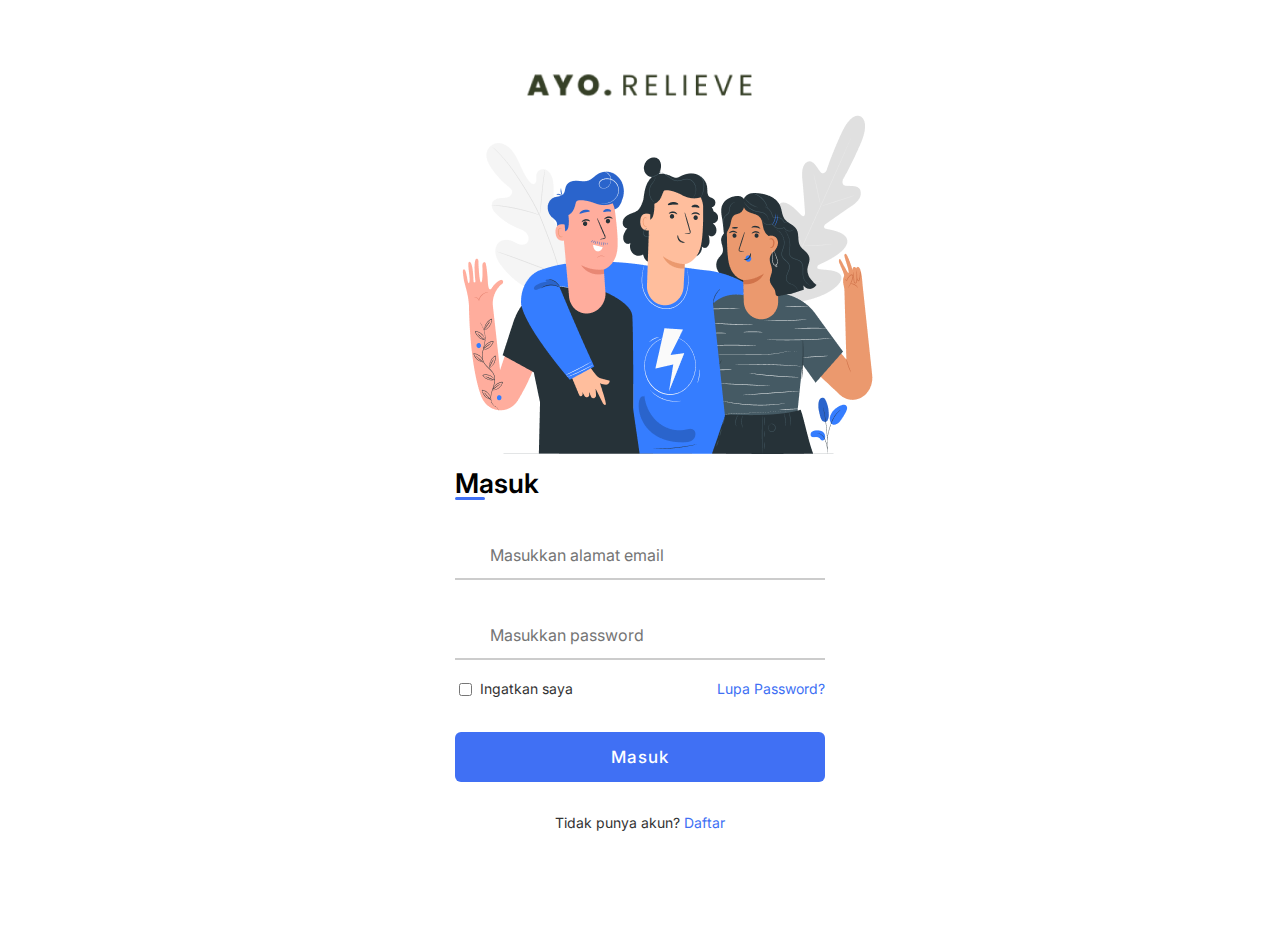
==== index.html @ c4e2602a "Menambahkan login" ====
<!DOCTYPE html>
<html lang="en">
<head>
    <meta charset="UTF-8">
    <meta http-equiv="X-UA-Compatible" content="IE=edge">
    <meta name="viewport" content="width=device-width, initial-scale=1.0">
    <link rel="stylesheet" href="https://unicons.iconscout.com/release/v4.0.0/css/line.css">
    <link rel="stylesheet" href="style.css">
    <title>AYO RELIEVE</title>
</head>
<body>
    
    <div class="container">
        <div class="forms">
            <div class="form login">
                <div class="imgAYO"><img src="AYO_RELIEVE.png" alt="image"></div>
                <div class="imgLogin"><img src="Login.png" alt="image"></div>
                <span class="title">Masuk</span>

                <form action="#">
                    <div class="input-field">
                        <input type="text" placeholder="Masukkan alamat email" required>
                        <i class="uil uil-envelope icon"></i>
                    </div>
                    <div class="input-field">
                        <input type="password" class="password" placeholder="Masukkan password" required>
                        <i class="uil uil-lock icon"></i>
                        <i class="uil uil-eye-slash showHidePw"></i>
                    </div>

                    <div class="checkbox-text">
                        <div class="checkbox-content">
                            <input type="checkbox" id="logCheck">
                            <label for="logCheck" class="text">Ingatkan saya</label>
                        </div>
                        
                        <a href="#" class="text">Lupa Password?</a>
                    </div>

                    <div class="input-field button">
                        <input type="button" value="Masuk">
                    </div>
                </form>

                <div class="login-signup">
                    <span class="text">Tidak punya akun?
                        <a href="#" class="text signup-link">Daftar</a>
                    </span>
                </div>
            </div>


            <div class="form signup">
                <div class="imgAYO"><img src="AYO_RELIEVE.png" alt="image"></div>
                <div class="imgLogin"><img src="Login.png" alt="image"></div>
                <span class="title">Daftar</span>

                <form action="#">
                    <div class="input-field">
                        <input type="text" placeholder="Masukkan nama lengkap" required>
                        <i class="uil uil-user"></i>
                    </div>
                    <div class="input-field">
                        <input type="text" placeholder="Masukkan alamat email" required>
                        <i class="uil uil-envelope icon"></i>
                    </div>
                    <div class="input-field">
                        <input type="password" class="password" placeholder="Masukkan nomor telepon" required>
                        <i class="uil uil-phone"></i>
                    </div>
                    <div class="input-field">
                        <input type="password" class="password" placeholder="Masukkan password" required>
                        <i class="uil uil-lock icon"></i>
                        <i class="uil uil-eye-slash showHidePw"></i>
                    </div>

                    <div class="checkbox-text">
                        <div class="checkbox-content">
                            <input type="checkbox" id="termCon">
                            <label for="termCon" class="text">I accepted all terms and conditions</label>
                        </div>
                    </div>

                    <div class="input-field button">
                        <input type="button" value="Daftarkan">
                    </div>
                </form>

                <div class="login-signup">
                    <span class="text">Sudah punya akun?
                        <a href="#" class="text login-link">Masuk</a>
                    </span>
                </div>
            </div>
        </div>
    </div>

    <script src="script.js"></script>
</body>
</html>
---- style.css ----
@import url('ttps://fonts.googleapis.com/css2?family=Inter:wght@400;600&display=swap');

*{
    margin: 0;
    padding: 0;
    box-sizing: border-box;
    font-family: 'inter', sans-serif;
}

body{
    height: 100vh;
    display: flex;
    align-items: center;
    justify-content: center;
}

.container{
    position: relative;
    max-width: 430px;
    width: 100%;
}

.container .forms{
    display: flex;
    align-items: center;
    height: 440px;
    width: 200%;
    transition: height 0.2s ease;
}


.container .form{
    width: 50%;
    padding: 30px;
    background-color: #fff;
    transition: margin-left 0.18s ease;
}

.container.active .login{
    margin-left: -50%;
    opacity: 0;
    transition: margin-left 0.18s ease, opacity 0.15s ease;
}

.container .signup{
    opacity: 0;
    transition: opacity 0.09s ease;
}
.container.active .signup{
    opacity: 1;
    transition: opacity 0.2s ease;
}

.container.active .forms{
    height: 600px;
}
.container .form .title{
    position: relative;
    font-size: 27px;
    font-weight: 600;
}

.form .title::before{
    content: '';
    position: absolute;
    left: 0;
    bottom: 0;
    height: 3px;
    width: 30px;
    background-color: #4070f4;
    border-radius: 25px;
}

.form .input-field{
    position: relative;
    height: 50px;
    width: 100%;
    margin-top: 30px;
}

.input-field input{
    position: absolute;
    height: 100%;
    width: 100%;
    padding: 0 35px;
    border: none;
    outline: none;
    font-size: 16px;
    border-bottom: 2px solid #ccc;
    border-top: 2px solid transparent;
    transition: all 0.2s ease;
}

.input-field input:is(:focus, :valid){
    border-bottom-color: #4070f4;
}

.input-field i{
    position: absolute;
    top: 50%;
    transform: translateY(-50%);
    color: #999;
    font-size: 23px;
    transition: all 0.2s ease;
}

.input-field input:is(:focus, :valid) ~ i{
    color: #4070f4;
}

.input-field i.icon{
    left: 0;
}
.input-field i.showHidePw{
    right: 0;
    cursor: pointer;
    padding: 10px;
}

.form .checkbox-text{
    display: flex;
    align-items: center;
    justify-content: space-between;
    margin-top: 20px;
}

.checkbox-text .checkbox-content{
    display: flex;
    align-items: center;
}

.checkbox-content input{
    margin: 0 8px -2px 4px;
    accent-color: #4070f4;
}

.form .text{
    color: #333;
    font-size: 14px;
}

.form a.text{
    color: #4070f4;
    text-decoration: none;
}
.form a:hover{
    text-decoration: underline;
}

.form .button{
    margin-top: 35px;
}

.form .button input{
    border: none;
    color: #fff;
    font-size: 17px;
    font-weight: 500;
    letter-spacing: 1px;
    border-radius: 6px;
    background-color: #4070f4;
    cursor: pointer;
    transition: all 0.3s ease;
}

.button input:hover{
    background-color: #265df2;
}

.form .login-signup{
    margin-top: 30px;
    text-align: center;
}

.imgAYO{
    text-align: center;
}

.imgLogin{
    text-align: center;
}
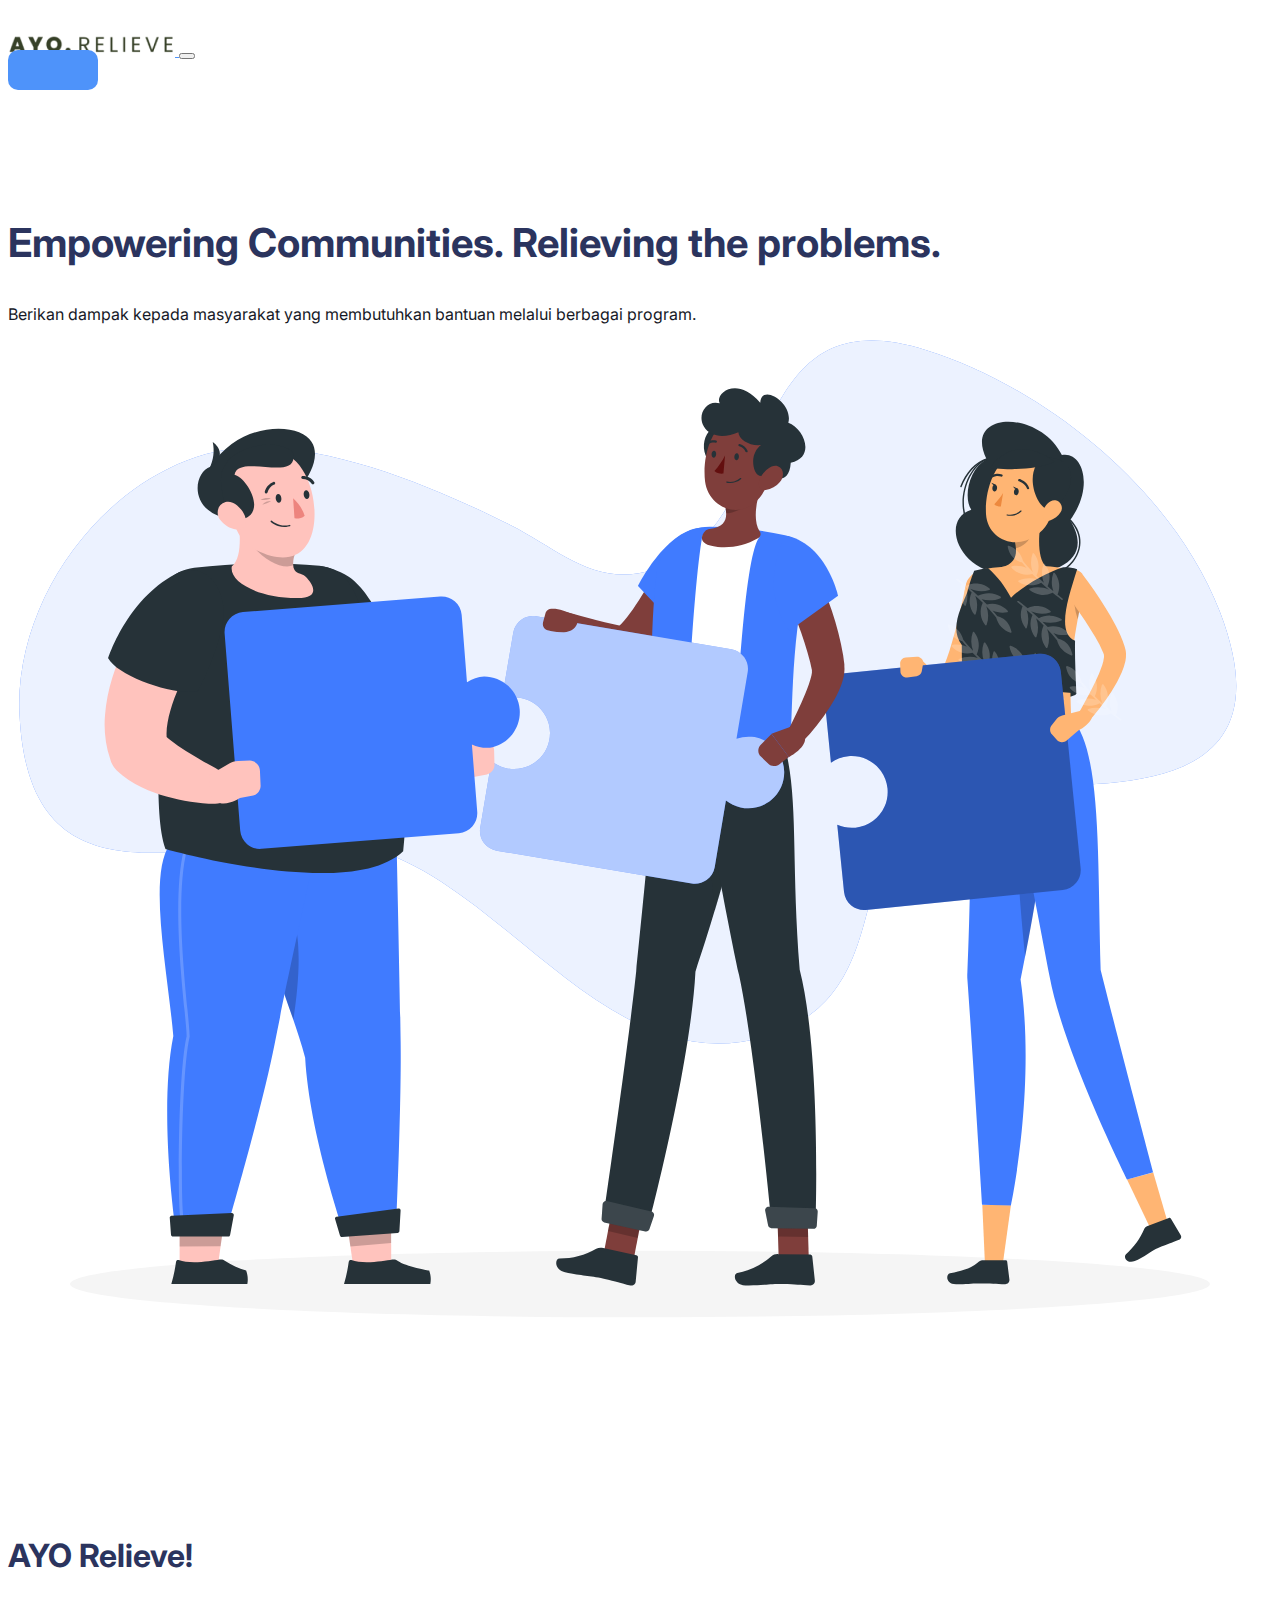
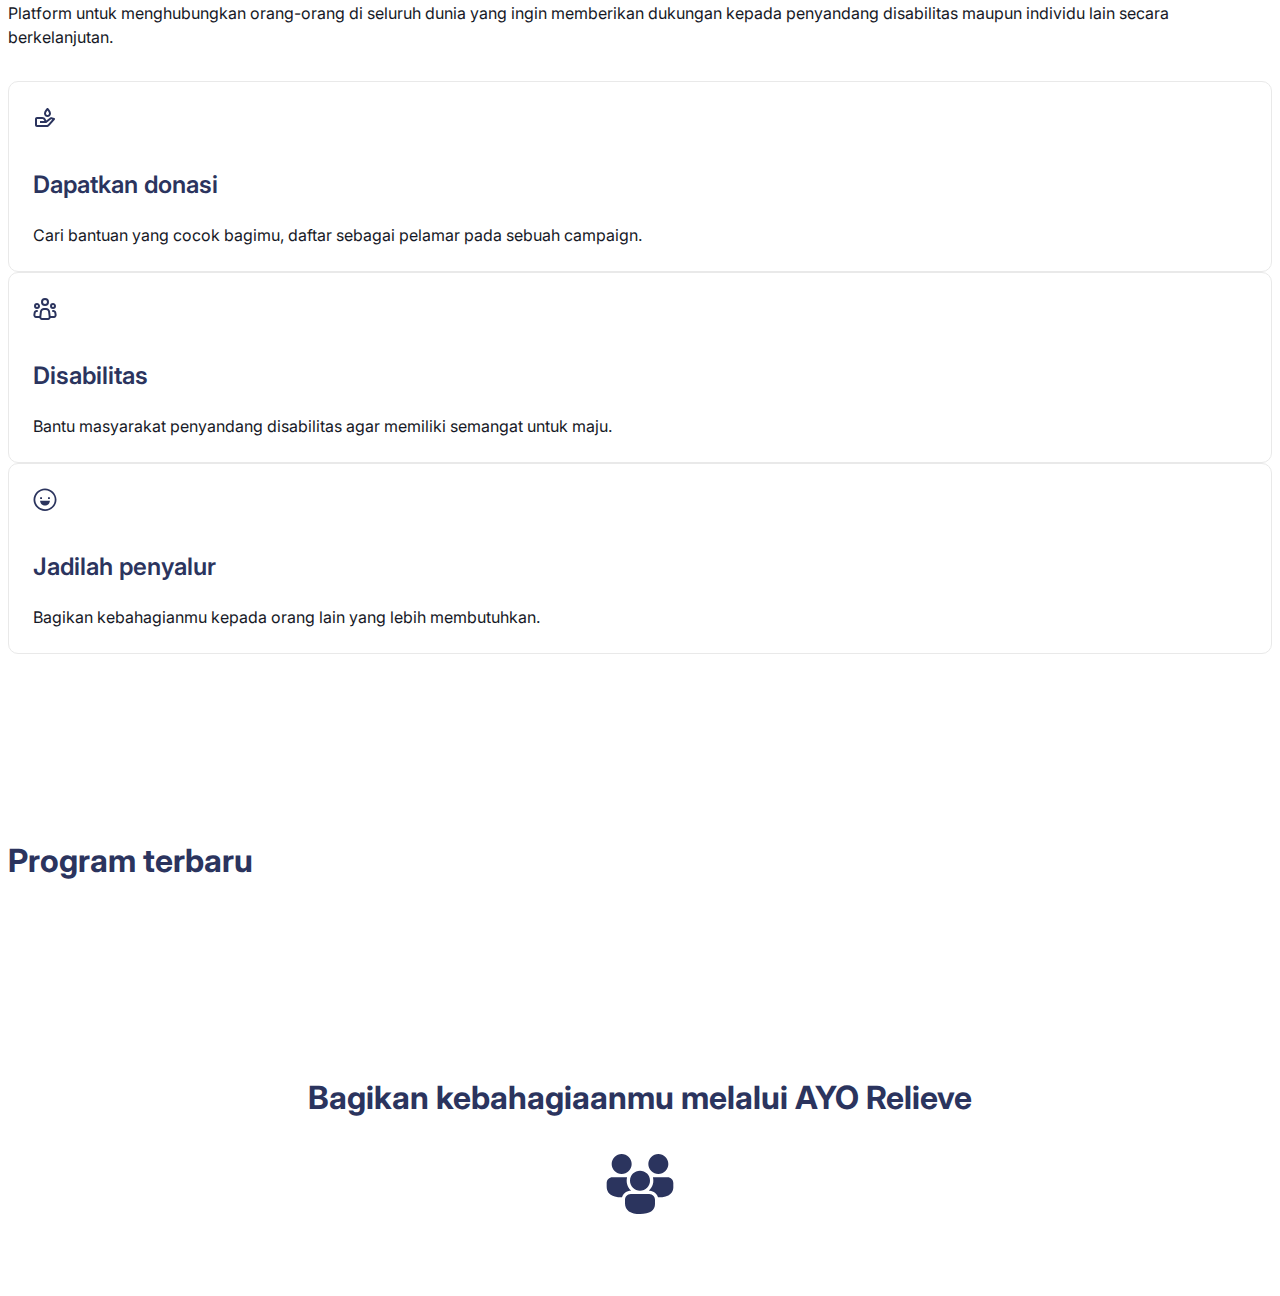
==== commit f3ecf928: "integrate" ====
--- a/index.html
+++ b/index.html
@@ -1,101 +1,107 @@
 <!DOCTYPE html>
 <html lang="en">
+
 <head>
     <meta charset="UTF-8">
     <meta http-equiv="X-UA-Compatible" content="IE=edge">
     <meta name="viewport" content="width=device-width, initial-scale=1.0">
-    <link rel="stylesheet" href="https://unicons.iconscout.com/release/v4.0.0/css/line.css">
-    <link rel="stylesheet" href="style.css">
-    <title>AYO RELIEVE</title>
+    <title>AYO Relieve</title>
+    <link rel="shortcut icon" href="assets/img/favicon.png" type="image/png">
+    <link href="https://cdn.jsdelivr.net/npm/bootstrap@5.0.2/dist/css/bootstrap.min.css" rel="stylesheet"
+        integrity="sha384-EVSTQN3/azprG1Anm3QDgpJLIm9Nao0Yz1ztcQTwFspd3yD65VohhpuuCOmLASjC" crossorigin="anonymous">
+    <link rel="stylesheet" href="assets/css/style.css">
 </head>
+
 <body>
-    
-    <div class="container">
-        <div class="forms">
-            <div class="form login">
-                <div class="imgAYO"><img src="AYO_RELIEVE.png" alt="image"></div>
-                <div class="imgLogin"><img src="Login.png" alt="image"></div>
-                <span class="title">Masuk</span>
+    <nav class="navbar navbar-expand-md navbar-light bg-transparent">
+        <div class="container">
+            <a class="navbar-brand" href="index.html">
+                <img src="assets/img/logo-navbar.png" alt="">
+            </a>
+            <button class="navbar-toggler" type="button" data-bs-toggle="collapse"
+                data-bs-target="#navbarSupportedContent" aria-controls="navbarSupportedContent" aria-expanded="false"
+                aria-label="Toggle navigation">
+                <span class="navbar-toggler-icon"></span>
+            </button>
+            <div class="collapse navbar-collapse" id="navbarSupportedContent">
+                <div class="ms-auto d-flex collapse-padding">
+                    <a href="auth.html" id="btn-login" class="btn btn-primary ms-3">Login</a>
+                    
+                    <div id="user" class="dropdown">
 
-                <form action="#">
-                    <div class="input-field">
-                        <input type="text" placeholder="Masukkan alamat email" required>
-                        <i class="uil uil-envelope icon"></i>
                     </div>
-                    <div class="input-field">
-                        <input type="password" class="password" placeholder="Masukkan password" required>
-                        <i class="uil uil-lock icon"></i>
-                        <i class="uil uil-eye-slash showHidePw"></i>
-                    </div>
-
-                    <div class="checkbox-text">
-                        <div class="checkbox-content">
-                            <input type="checkbox" id="logCheck">
-                            <label for="logCheck" class="text">Ingatkan saya</label>
-                        </div>
-                        
-                        <a href="#" class="text">Lupa Password?</a>
-                    </div>
-
-                    <div class="input-field button">
-                        <input type="button" value="Masuk">
-                    </div>
-                </form>
-
-                <div class="login-signup">
-                    <span class="text">Tidak punya akun?
-                        <a href="#" class="text signup-link">Daftar</a>
-                    </span>
                 </div>
             </div>
+        </div>
+    </nav>
 
-
-            <div class="form signup">
-                <div class="imgAYO"><img src="AYO_RELIEVE.png" alt="image"></div>
-                <div class="imgLogin"><img src="Login.png" alt="image"></div>
-                <span class="title">Daftar</span>
-
-                <form action="#">
-                    <div class="input-field">
-                        <input type="text" placeholder="Masukkan nama lengkap" required>
-                        <i class="uil uil-user"></i>
-                    </div>
-                    <div class="input-field">
-                        <input type="text" placeholder="Masukkan alamat email" required>
-                        <i class="uil uil-envelope icon"></i>
-                    </div>
-                    <div class="input-field">
-                        <input type="password" class="password" placeholder="Masukkan nomor telepon" required>
-                        <i class="uil uil-phone"></i>
-                    </div>
-                    <div class="input-field">
-                        <input type="password" class="password" placeholder="Masukkan password" required>
-                        <i class="uil uil-lock icon"></i>
-                        <i class="uil uil-eye-slash showHidePw"></i>
-                    </div>
-
-                    <div class="checkbox-text">
-                        <div class="checkbox-content">
-                            <input type="checkbox" id="termCon">
-                            <label for="termCon" class="text">I accepted all terms and conditions</label>
-                        </div>
-                    </div>
-
-                    <div class="input-field button">
-                        <input type="button" value="Daftarkan">
-                    </div>
-                </form>
-
-                <div class="login-signup">
-                    <span class="text">Sudah punya akun?
-                        <a href="#" class="text login-link">Masuk</a>
-                    </span>
+    <div id="hero" class="section-padding">
+        <div class="container">
+            <div class="row align-items-center">
+                <div class="col-md-6">
+                    <h1 class="mb-3">Empowering Communities. Relieving the problems.</h1>
+                    <p>Berikan dampak kepada masyarakat yang membutuhkan bantuan melalui berbagai program.</p>
+                </div>
+                <div class="col-md-6">
+                    <img class="illustration" src="assets/img/hero.svg" alt="">
                 </div>
             </div>
         </div>
     </div>
 
-    <script src="script.js"></script>
+    <div id="intro" class="section-padding">
+        <div class="container">
+            <div class="section-title">
+                <h2>AYO Relieve!</h2>
+                <p>Platform untuk menghubungkan orang-orang di seluruh dunia yang ingin memberikan dukungan kepada
+                    penyandang disabilitas maupun individu lain secara berkelanjutan.</p>
+            </div>
+            <div class="row">
+                <div class="col-md-4 mb-4">
+                    <div class="box-intro">
+                        <img src="assets/img/icon-donate.svg" alt="">
+                        <h3>Dapatkan donasi</h3>
+                        <p>Cari bantuan yang cocok bagimu, daftar sebagai pelamar pada sebuah campaign.</p>
+                    </div>
+                </div>
+                <div class="col-md-4 mb-4">
+                    <div class="box-intro">
+                        <img src="assets/img/icon-people.svg" alt="">
+                        <h3>Disabilitas</h3>
+                        <p>Bantu masyarakat penyandang disabilitas agar memiliki semangat untuk maju.</p>
+                    </div>
+                </div>
+                <div class="col-md-4 mb-4">
+                    <div class="box-intro">
+                        <img src="assets/img/icon-smile.svg" alt="">
+                        <h3>Jadilah penyalur</h3>
+                        <p>Bagikan kebahagianmu kepada orang lain yang lebih membutuhkan.</p>
+                    </div>
+                </div>
+            </div>
+        </div>
+    </div>
+
+    <div id="campaign" class="section-padding">
+        <div class="container">
+            <h2 class="section-title">Program terbaru</h2>
+            <div id="list-campaigns" class="row">
+            </div>
+        </div>
+    </div>
+
+    <footer>
+        <div class="container">
+            <h2 class="mb-3">Bagikan kebahagiaanmu melalui AYO Relieve</h2>
+            <img src="assets/img/icon-organization.svg" alt="">
+        </div>
+    </footer>
+
+    <script src="assets/js/main.js"></script>
+    <script src="assets/js/data.js"></script>
+    <script src="https://cdn.jsdelivr.net/npm/bootstrap@5.0.2/dist/js/bootstrap.bundle.min.js"
+        integrity="sha384-MrcW6ZMFYlzcLA8Nl+NtUVF0sA7MsXsP1UyJoMp4YLEuNSfAP+JcXn/tWtIaxVXM"
+        crossorigin="anonymous"></script>
 </body>
-</html>
 
+</html>--- a/assets/css/style.css
+++ b/assets/css/style.css
@@ -0,0 +1,175 @@
+@import url('https://fonts.googleapis.com/css2?family=Inter:wght@400;500;600;700&display=swap');
+
+body {
+    font-family: 'Inter', sans-serif;
+}
+
+/* Typography */
+h1,
+h2,
+h3 {
+    color: #2B345E;
+}
+
+h1 {
+    font-size: 40px;
+    font-weight: 700;
+    line-height: 64px;
+}
+
+h2 {
+    font-size: 32px;
+    font-weight: 700;
+}
+
+h3 {
+    font-size: 24px;
+    font-weight: 600;
+}
+
+p {
+    font-size: 16px;
+    font-weight: 400;
+    line-height: 24px;
+    margin-bottom: 0;
+    color: #161926;
+}
+
+a {
+    color: #4E93FA;
+}
+
+a:hover {
+    color: #3479df;
+}
+
+/* Components */
+/* Navbar */
+.navbar {
+    padding: 24px 0;
+}
+
+/* Button */
+.btn {
+    border-radius: 10px;
+    padding: 10px 24px;
+}
+
+.btn-primary {
+    background-color: #4E93FA;
+    border-color: #4E93FA;
+}
+
+.btn-primary:hover {
+    background-color: #3479df;
+    border-color: #3479df;
+}
+
+.btn-outline-primary {
+    color: #4E93FA;
+    border-color: #4E93FA;
+}
+
+.btn-outline-primary:hover {
+    background-color: #4E93FA;
+    border-color: #4E93FA;
+}
+
+/* Card */
+.card {
+    border-radius: 10px;
+}
+
+.card-img,
+.card-img-top {
+    border-radius: 10px;
+}
+
+.card-body {
+    padding: 16px 18px;
+}
+
+/* Custom */
+.section-padding {
+    padding: 80px 0;
+}
+
+.section-title {
+    margin-bottom: 32px;
+}
+
+/* Section Hero */
+#hero .illustration {
+    width: 100%;
+}
+
+/* Section Intro */
+.box-intro {
+    height: 100%;
+    border: 1px solid #E9E9E9;
+    border-radius: 10px;
+    padding: 24px;
+}
+
+.box-intro img {
+    margin-bottom: 12px;
+}
+
+/* Footer */
+footer {
+    padding: 60px 0;
+    text-align: center;
+}
+
+/* Custom */
+.center {
+    display: block;
+    margin-left: auto;
+    margin-right: auto;
+    width: 50%;
+}
+
+/* Media Query */
+@media screen and (max-width:991px) {
+    h1 {
+        font-size: 38px;
+        line-height: 50px;
+    }
+
+    h2 {
+        font-size: 28px;
+    }
+
+    h3 {
+        font-size: 20px;
+    }
+}
+
+@media screen and (max-width:767px) {
+    .navbar .collapse-padding {
+        padding-top: 24px;
+    }
+
+    .navbar .collapse-padding .btn {
+        width: 100%;
+    }
+
+    #hero .illustration {
+        margin-top: 40px;
+    }
+}
+
+@media screen and (max-width:575px) {
+    .section-padding {
+        padding: 40px 0;
+    }
+
+    h1 {
+        font-size: 32px;
+        line-height: 42px;
+    }
+
+    h2 {
+        font-size: 24px;
+    }
+}